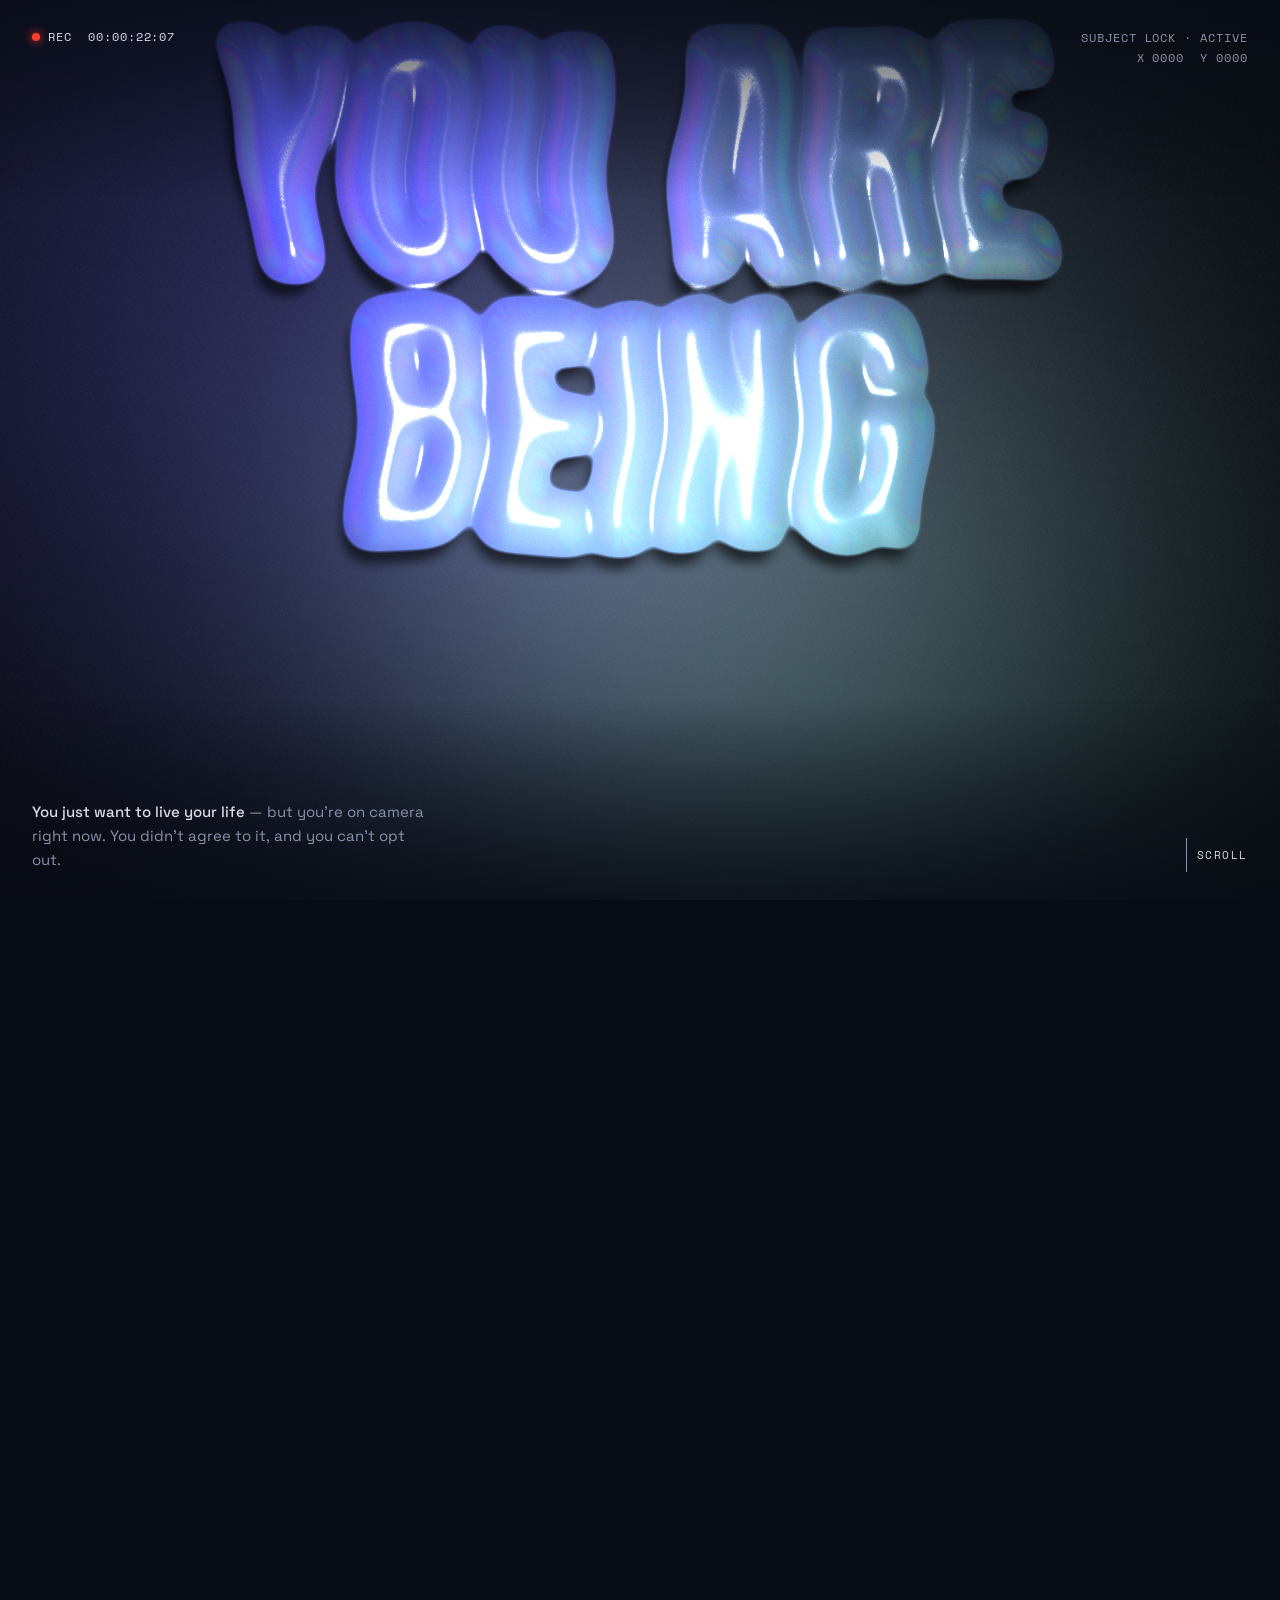
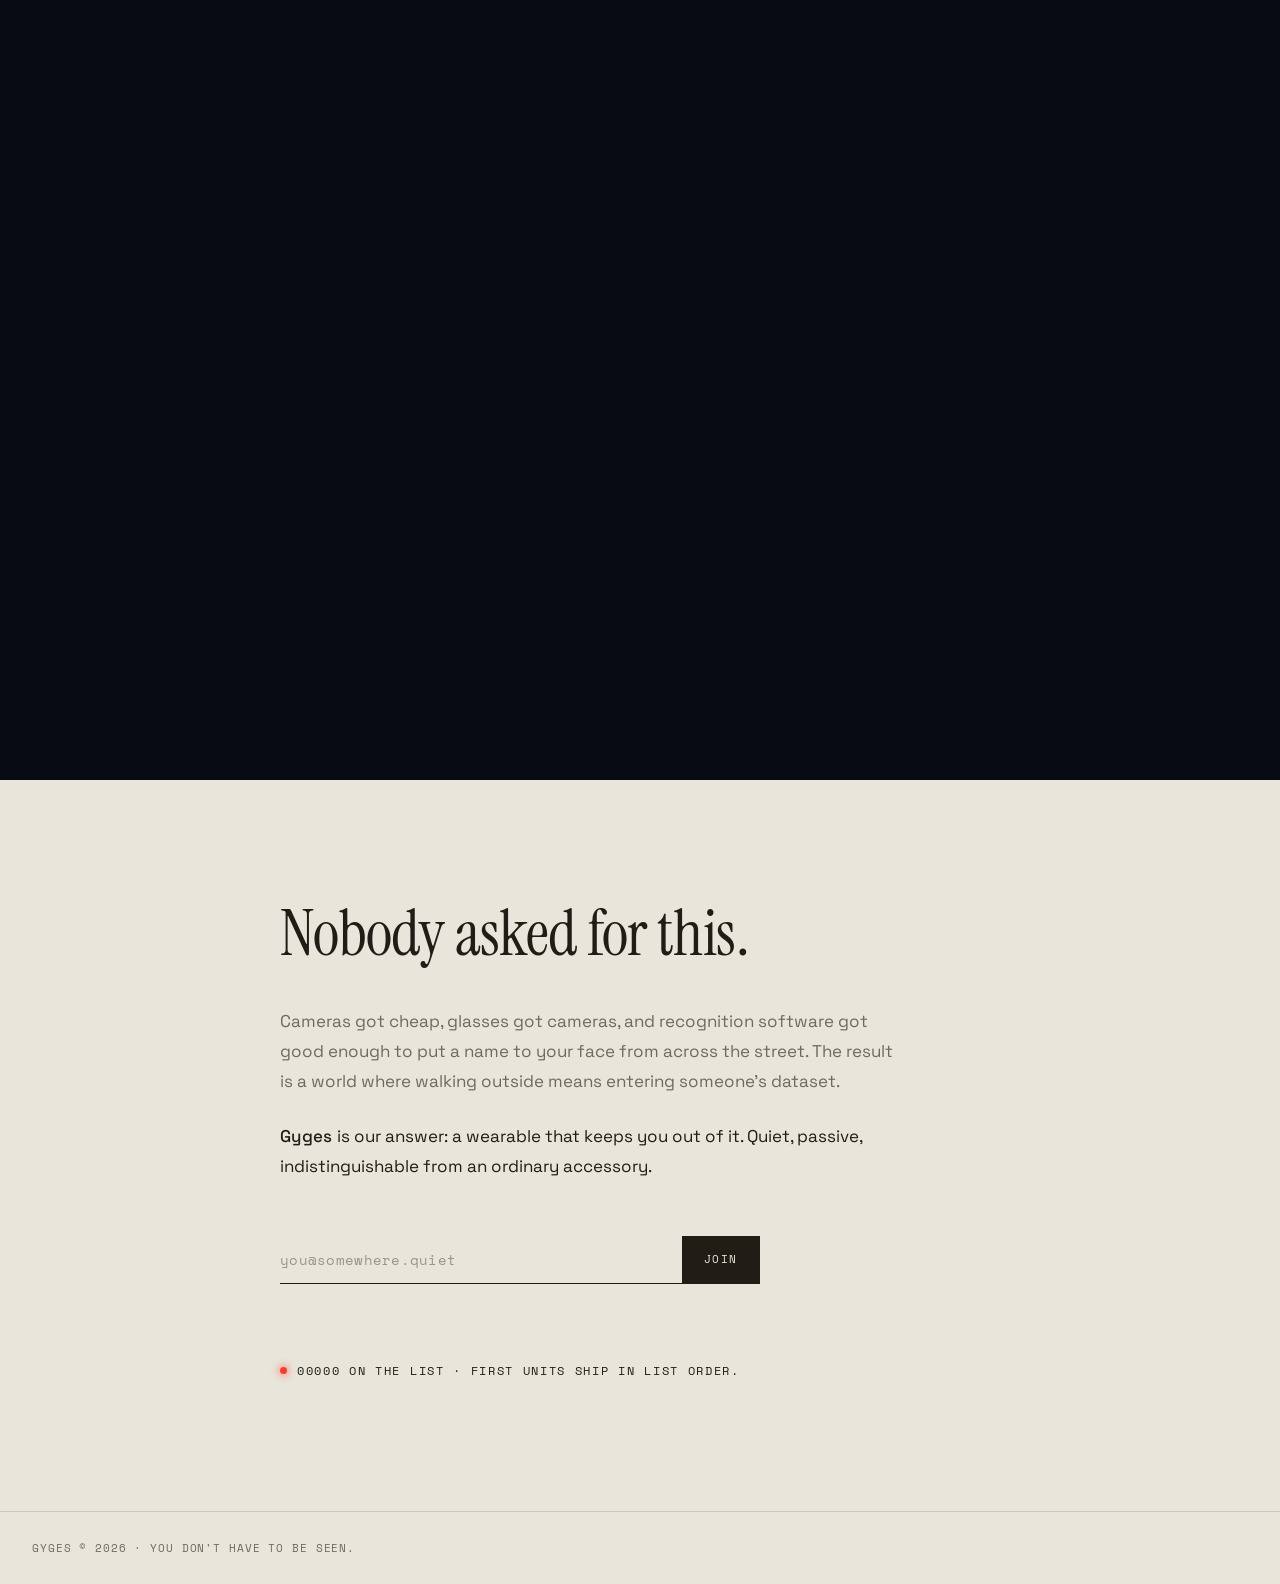
==== gyges.html @ ebc2606f "Add Gyges product launch page" ====
<!DOCTYPE html>
<html lang="en">
<head>
<meta charset="UTF-8">
<meta name="viewport" content="width=device-width, initial-scale=1.0">
<title>GYGES — You Don't Have to Be Seen</title>
<link rel="preconnect" href="https://fonts.googleapis.com">
<link rel="preconnect" href="https://fonts.gstatic.com" crossorigin>
<link href="https://fonts.googleapis.com/css2?family=Anton&family=Instrument+Serif:ital@0;1&family=Space+Grotesk:wght@400;500&family=Space+Mono:wght@400;700&display=swap" rel="stylesheet">
<style>
  :root{
    --ink:#070B14;
    --text:#D8DEEC;
    --text-dim:#8A93AC;
    --rec:#FF3B30;
    --line:rgba(216,222,236,.14);
    --cream:#E8E5DA;
    --paper-ink:#201D16;
    --paper-dim:#6F6A5D;
    --paper-line:rgba(32,29,22,.14);
  }
  *{margin:0;padding:0;box-sizing:border-box}
  body{
    background:var(--ink);
    color:var(--text);
    font-family:'Space Grotesk',system-ui,sans-serif;
    overflow-x:hidden;
  }

  /* ---------- Scroll stage: hero pins across all three acts ---------- */
  .stage{height:620vh;position:relative}
  .hero{position:sticky;top:0;height:100vh;min-height:560px;width:100%;overflow:hidden}
  #glass{position:absolute;inset:0;width:100%;height:100%;display:block;cursor:crosshair}

  .scrims{position:absolute;inset:0;pointer-events:none;z-index:1;transition:opacity .4s ease}
  .scrims::before,.scrims::after{content:"";position:absolute;left:0;right:0;height:22%}
  .scrims::before{top:0;background:linear-gradient(to bottom,rgba(7,11,20,.7),transparent)}
  .scrims::after{bottom:0;background:linear-gradient(to top,rgba(7,11,20,.78),transparent)}

  .hud{position:absolute;inset:0;pointer-events:none;display:flex;flex-direction:column;justify-content:space-between;padding:28px 32px;z-index:2}

  .hud-top{display:flex;justify-content:space-between;align-items:flex-start;
    font-family:'Space Mono',monospace;font-size:12px;letter-spacing:.08em;color:var(--text-dim)}
  .rec{display:flex;align-items:center;gap:8px;color:var(--text)}
  .rec-dot{width:8px;height:8px;border-radius:50%;background:var(--rec);
    box-shadow:0 0 10px var(--rec);animation:blink 1.6s steps(2,start) infinite}
  @keyframes blink{50%{opacity:.15}}
  .coords{text-align:right;line-height:1.7}

  .hud-bottom{display:flex;justify-content:space-between;align-items:flex-end;gap:24px;flex-wrap:wrap}
  .reveal-late{opacity:0;transform:translateY(10px);transition:opacity .5s ease,transform .5s ease}
  .reveal-late.on{opacity:1;transform:none}
  .tagline{max-width:40ch;font-size:15px;line-height:1.6;color:var(--text-dim)}
  .tagline strong{color:var(--text);font-weight:500}

  .scroll-note{font-family:'Space Mono',monospace;font-size:11px;letter-spacing:.14em;color:var(--text);
    display:flex;align-items:center;gap:10px;transition:opacity .4s ease}
  .scroll-note .bar{width:1px;height:34px;background:var(--text-dim);position:relative;overflow:hidden}
  .scroll-note .bar::after{content:"";position:absolute;left:0;top:-40%;width:100%;height:40%;
    background:var(--text);animation:drip 1.6s ease-in-out infinite}
  @keyframes drip{to{top:110%}}

  /* ---------- Act 3: the serif artwork ---------- */
  .art{position:absolute;inset:0;z-index:2;display:grid;place-items:center;
    pointer-events:none;opacity:0;padding:0 24px}
  .art p{font-family:'Instrument Serif',Georgia,serif;font-weight:400;
    font-size:clamp(44px,8vw,104px);line-height:1.06;letter-spacing:-.01em;
    color:var(--paper-ink);text-align:center}
  .art p em{font-style:italic}

  /* ---------- Manifesto: the calm after ---------- */
  .manifesto{background:var(--cream);color:var(--paper-ink);
    padding:120px 32px 130px}
  .manifesto .inner{max-width:720px;margin:0 auto}
  .manifesto h2{font-family:'Instrument Serif',Georgia,serif;font-weight:400;
    font-size:clamp(38px,6vw,64px);line-height:1.05;letter-spacing:-.01em;
    margin-bottom:40px}
  .manifesto p{font-size:17px;line-height:1.75;color:var(--paper-dim);
    max-width:56ch;margin-bottom:26px}
  .manifesto .answer{color:var(--paper-ink)}
  .manifesto .answer strong{font-weight:500;letter-spacing:.02em}
  .manifesto .kicker{font-family:'Space Mono',monospace;font-size:12px;
    letter-spacing:.14em;text-transform:uppercase;color:var(--paper-ink);
    display:flex;align-items:center;gap:10px;margin:44px 0 0;max-width:none}
  .kicker-dot{width:7px;height:7px;border-radius:50%;background:var(--rec);
    box-shadow:0 0 8px var(--rec);flex:none}

  /* ---------- Waitlist ---------- */
  .waitlist{margin-top:54px;max-width:480px}
  .wl-row{display:flex;border-bottom:1px solid var(--paper-ink)}
  .wl-input{flex:1;min-width:0;background:none;border:none;outline:none;
    font-family:'Space Mono',monospace;font-size:14px;color:var(--paper-ink);
    padding:13px 0;letter-spacing:.02em}
  .wl-input::placeholder{color:var(--paper-dim);opacity:.65}
  .wl-btn{background:var(--paper-ink);color:var(--cream);border:none;
    font-family:'Space Mono',monospace;font-size:11px;letter-spacing:.14em;
    text-transform:uppercase;padding:0 22px;cursor:pointer;transition:opacity .2s ease}
  .wl-btn:hover{opacity:.82}
  .wl-btn:disabled{opacity:.4;cursor:default}
  .wl-hp{position:absolute;left:-9999px;width:0;height:0;opacity:0}
  .manifesto .wl-msg{font-family:'Space Mono',monospace;font-size:12px;
    letter-spacing:.06em;min-height:18px;margin:14px 0 0;color:var(--paper-dim)}
  .manifesto .wl-msg.ok{color:var(--paper-ink)}
  .manifesto .wl-msg.err{color:var(--rec)}

  footer{background:var(--cream);color:var(--paper-dim);
    padding:28px 32px;border-top:1px solid var(--paper-line);
    font-family:'Space Mono',monospace;font-size:11px;letter-spacing:.08em}

  @media (max-width:640px){
    .hud{padding:20px}
    .coords{display:none}
    .hero{min-height:480px}
  }
  @media (prefers-reduced-motion:reduce){
    .rec-dot,.scroll-note .bar::after{animation:none}
    .stage{height:auto}
    .hero{position:relative}
    .reveal-late{opacity:1;transform:none}
    .art{display:none}
  }
</style>
</head>
<body>

<div class="stage">
  <section class="hero">
    <canvas id="glass" aria-label="Scroll story: you are being watched — then footage — then: you don't have to be seen"></canvas>

    <div class="scrims" id="scrims"></div>

    <div class="hud">
      <div class="hud-top" id="hudTop">
        <div class="rec"><span class="rec-dot"></span><span>REC&nbsp;&nbsp;<span id="timecode">00:00:00:00</span></span></div>
        <div class="coords">
          SUBJECT&nbsp;LOCK&nbsp;·&nbsp;ACTIVE<br>
          X&nbsp;<span id="cx">0000</span>&nbsp;&nbsp;Y&nbsp;<span id="cy">0000</span>
        </div>
      </div>

      <div class="hud-bottom">
        <div class="reveal-late" id="lateBlock">
          <p class="tagline"><strong>You just want to live your life</strong> — but you're on camera right now. You didn't agree to it, and you can't opt out.</p>
        </div>
        <span class="scroll-note" id="scrollNote"><span class="bar"></span>SCROLL</span>
      </div>
    </div>

    <div class="art" id="art">
      <p>You don't have to<br>be <em>seen</em>.</p>
    </div>
  </section>
</div>

<section class="manifesto">
  <div class="inner">
    <h2>Nobody asked for this.</h2>
    <p>Cameras got cheap, glasses got cameras, and recognition software got good enough to put a name to your face from across the street. The result is a world where walking outside means entering someone's dataset.</p>
    <p class="answer"><strong>Gyges</strong> is our answer: a wearable that keeps you out of it. Quiet, passive, indistinguishable from an ordinary accessory.</p>
    <form class="waitlist" id="wlForm" autocomplete="off" novalidate>
      <div class="wl-row">
        <input class="wl-input" id="wlEmail" name="email" type="email"
          placeholder="you@somewhere.quiet" aria-label="Email address" required>
        <button class="wl-btn" id="wlBtn" type="submit">Join</button>
      </div>
      <input class="wl-hp" name="website" type="text" tabindex="-1" aria-hidden="true">
      <p class="wl-msg" id="wlMsg" role="status"></p>
    </form>

    <p class="kicker"><span class="kicker-dot"></span><span><span id="wlCount">00000</span> on the list · first units ship in list order.</span></p>
  </div>
</section>

<footer>GYGES © 2026 · YOU DON'T HAVE TO BE SEEN.</footer>

<script>
(() => {
  const VIDEO_SRC  = "gyges_watch.mp4";
  const VIDEO2_SRC  = "gyges_reveal.mp4";   // scroll-scrubbed, never self-playing

  const canvas = document.getElementById('glass');
  const gl = canvas.getContext('webgl', {antialias:false, alpha:false});
  if (!gl) { canvas.replaceWith(Object.assign(document.createElement('h1'),{textContent:'YOU ARE BEING WATCHED',style:'display:grid;place-items:center;height:100%;font-family:Anton;font-size:12vw'})); return; }

  const reduceMotion = matchMedia('(prefers-reduced-motion: reduce)').matches;

  /* ---------- Shaders ---------- */
  const vsrc = `
    attribute vec2 a;
    void main(){ gl_Position = vec4(a,0.,1.); }`;

  const fsrc = `
    precision highp float;
    uniform vec2  u_res;
    uniform float u_time;
    uniform vec2  u_mouse;
    uniform float u_motion;
    uniform sampler2D u_text;   // R/G/B: one headline line per channel
    uniform sampler2D u_video;
    uniform sampler2D u_video2;
    uniform float u_hasVid;
    uniform float u_hasVid2;
    uniform float u_vidAspect;
    uniform float u_vid2Aspect;
    uniform float u_vidMix;     // 0 = act-1 loop, 1 = scroll-scrubbed footage
    uniform vec3  u_lineRev;    // per-line reveal (melt drives these back down)
    uniform float u_form;       // overall formedness: wobble surges when low
    uniform float u_dim;        // greyscale + dim surroundings
    uniform float u_melt;       // dissolve: refraction flares as letters liquify
    uniform float u_cream;      // act 3: wash the frame to paper

    float hash(vec2 p){ return fract(sin(dot(p, vec2(41.3, 289.1))) * 43758.5453); }

    vec3 blob(vec2 p, vec2 c, float r, vec3 col){
      float d = length(p - c);
      return col * exp(-(d*d) / (r*r));
    }

    float heightAt(vec2 tuv){
      vec3 t = texture2D(u_text, tuv).rgb;
      return dot(t, u_lineRev);
    }

    vec2 coverUV(vec2 uv, float aspect){
      float sa = u_res.x / u_res.y;
      vec2 v = uv - 0.5;
      if (sa > aspect) v.y *= aspect / sa;
      else             v.x *= sa / aspect;
      return clamp(v + 0.5, 0.001, 0.999);
    }

    vec3 videoAt(vec2 uv){
      /* Act-1 loop wears the surveillance grade; the scrub film is untouched */
      vec3 a = texture2D(u_video,  coverUV(uv, u_vidAspect )).rgb;
      a = pow(a, vec3(1.06));
      a *= vec3(0.86, 0.90, 1.02) * 0.88;
      vec3 b = texture2D(u_video2, coverUV(uv, u_vid2Aspect)).rgb;
      float m = u_vidMix * u_hasVid2;
      return mix(a, b, m);
    }

    vec3 background(vec2 uv){
      vec2 p = uv; p.x *= u_res.x / u_res.y;
      float t = u_time * u_motion;
      vec3 col;

      if (u_hasVid > 0.5){
        col = videoAt(uv);
      } else {
        col = mix(vec3(0.027,0.043,0.078), vec3(0.047,0.078,0.141), uv.y);
        col += blob(p, vec2(0.35*u_res.x/u_res.y + 0.13*sin(t*0.21), 0.72 + 0.09*cos(t*0.17)), 0.55, vec3(0.16,0.11,0.55) * 0.85);
        col += blob(p, vec2(0.72*u_res.x/u_res.y + 0.16*cos(t*0.16), 0.38 + 0.11*sin(t*0.23)), 0.50, vec3(0.05,0.38,0.36) * 0.80);
        col += blob(p, vec2(0.50*u_res.x/u_res.y + 0.20*sin(t*0.11), 0.55 + 0.14*cos(t*0.13)), 0.42, vec3(0.42,0.24,0.10) * 0.55);
      }

      /* searchlight, grain and vignette belong to the surveillance act —
         they retire as the clean footage takes over, and fully on paper */
      float clean = max(u_vidMix, u_cream);
      vec2 m = u_mouse; m.x *= u_res.x / u_res.y;
      col += vec3(0.55,0.60,0.75) * 0.13 * (1.0 - clean) * exp(-pow(length(p - m), 2.0) / 0.06);

      col += (hash(uv * u_res + fract(t)) - 0.5) * 0.03 * (1.0 - clean);
      col *= 1.0 - 0.42 * pow(length(uv - 0.5), 1.9) * (1.0 - clean);
      return col;
    }

    void main(){
      vec2 uv = gl_FragCoord.xy / u_res;

      vec2 par = (u_mouse - 0.5) * -0.016;
      float wobAmt = 0.0016 * (1.0 + 3.0 * (1.0 - u_form)) * u_motion;
      vec2 wob = wobAmt * vec2(
        sin(uv.y*34.0 + u_time*1.1) + sin(uv.y*13.0 - u_time*0.7),
        cos(uv.x*30.0 - u_time*0.9) + cos(uv.x*11.0 + u_time*0.6));
      vec2 tuv = uv + par + wob;

      float e = 1.4 / u_res.y;
      float h  = heightAt(tuv);
      float hx = heightAt(tuv + vec2(e,0.)) - heightAt(tuv - vec2(e,0.));
      float hy = heightAt(tuv + vec2(0.,e)) - heightAt(tuv - vec2(0.,e));
      vec3 n = normalize(vec3(-hx, -hy, 0.075));

      /* coverage: tight edge = readable letterforms; height still soft for lighting */
      float cov = smoothstep(0.11, 0.17, h);

      float sh = heightAt(tuv + vec2(0.006, 0.020));
      vec3 bg = background(uv);

      float luma = dot(bg, vec3(0.299, 0.587, 0.114));
      vec3 mono = vec3(luma) * vec3(0.92, 0.96, 1.05);
      bg = mix(bg, mono, 0.9 * u_dim);
      bg *= 1.0 - 0.42 * u_dim;

      bg *= 1.0 - 0.55 * smoothstep(0.05, 0.5, sh) * (1.0 - cov);

      /* refraction flares while the letters melt away */
      float k = 0.10 * (1.0 + 1.6 * u_melt);
      vec2 refr = n.xy * k * (0.85 + 0.15 * h);
      vec3 glass;
      glass.r = background(uv + refr * 1.18).r;
      glass.g = background(uv + refr        ).g;
      glass.b = background(uv + refr * 0.82).b;
      glass = glass * 1.38 + 0.07;

      vec2 mAsp = (u_mouse - uv) * vec2(u_res.x / u_res.y, 1.0);
      vec3 L = normalize(vec3(mAsp, 0.55));
      vec3 Hv = normalize(L + vec3(0.,0.,1.));
      glass += vec3(1.0, 0.98, 0.92) * pow(max(dot(n, Hv), 0.0), 60.0) * 1.3;

      float fr = pow(1.0 - abs(n.z), 2.5);
      vec3 irid = 0.5 + 0.5 * cos(6.2831 * (dot(n.xy, vec2(2.6, 1.9)) + u_mouse.x * 0.6) + vec3(0.0, 2.1, 4.2));
      glass += irid * fr * 0.7;

      float edge = cov * (1.0 - cov) * 4.0;
      glass *= 1.0 - 0.22 * edge;

      glass *= 0.85 + 0.3 * h;
      glass *= 1.0 + 0.18 * u_dim;

      vec3 col = mix(bg, glass, cov);

      /* Act 3: the frame becomes paper. Grain-dithered so the wash feels printed. */
      vec3 paper = vec3(0.910, 0.898, 0.855);
      float wash = clamp(u_cream + (hash(uv * u_res) - 0.5) * 0.10 * u_cream * (1.0 - u_cream) * 4.0, 0.0, 1.0);
      col = mix(col, paper, wash);

      gl_FragColor = vec4(col, 1.0);
    }`;

  function compile(type, src){
    const s = gl.createShader(type);
    gl.shaderSource(s, src); gl.compileShader(s);
    if (!gl.getShaderParameter(s, gl.COMPILE_STATUS)) console.error(gl.getShaderInfoLog(s));
    return s;
  }
  const prog = gl.createProgram();
  gl.attachShader(prog, compile(gl.VERTEX_SHADER, vsrc));
  gl.attachShader(prog, compile(gl.FRAGMENT_SHADER, fsrc));
  gl.linkProgram(prog); gl.useProgram(prog);

  gl.bindBuffer(gl.ARRAY_BUFFER, gl.createBuffer());
  gl.bufferData(gl.ARRAY_BUFFER, new Float32Array([-1,-1, 3,-1, -1,3]), gl.STATIC_DRAW);
  const loc = gl.getAttribLocation(prog, 'a');
  gl.enableVertexAttribArray(loc);
  gl.vertexAttribPointer(loc, 2, gl.FLOAT, false, 0, 0);

  const U = n => gl.getUniformLocation(prog, n);
  const uRes = U('u_res'), uTime = U('u_time'), uMouse = U('u_mouse'), uMotion = U('u_motion'),
        uHasVid = U('u_hasVid'), uVidAspect = U('u_vidAspect'),
        uLineRev = U('u_lineRev'), uForm = U('u_form'), uDim = U('u_dim'),
        uMelt = U('u_melt'), uCream = U('u_cream'),
        uHasVid2 = U('u_hasVid2'), uVid2Aspect = U('u_vid2Aspect'), uVidMix = U('u_vidMix');
  gl.uniform1i(U('u_text'), 0);
  gl.uniform1i(U('u_video'), 1);
  gl.uniform1i(U('u_video2'), 2);

  gl.pixelStorei(gl.UNPACK_FLIP_Y_WEBGL, true);

  /* ---------- Text height map: one line per RGB channel (unit 0) ---------- */
  const textTex = gl.createTexture();
  const tcan = document.createElement('canvas');
  const tctx = tcan.getContext('2d');

  function drawTextTexture(w, h){
    tcan.width = w; tcan.height = h;
    tctx.fillStyle = '#000'; tctx.fillRect(0, 0, w, h);

    const lines = ['YOU ARE', 'BEING', 'WATCHED'];
    const chans = ['#f00', '#0f0', '#00f'];
    tctx.textAlign = 'center'; tctx.textBaseline = 'alphabetic';

    let size = h / 4;
    tctx.font = `400 ${size}px Anton, Impact, 'Arial Black', sans-serif`;
    const widest = Math.max(...lines.map(l => tctx.measureText(l).width));
    size *= (w * 0.86) / widest;
    const maxByHeight = (h * 0.84) / (lines.length * 0.92);
    size = Math.min(size, maxByHeight);
    tctx.font = `400 ${size}px Anton, Impact, 'Arial Black', sans-serif`;

    const lineH = size * 0.98;
    const blockH = lineH * lines.length;
    let y = (h - blockH) / 2 + size * 0.82;

    tctx.globalCompositeOperation = 'lighter';
    tctx.filter = `blur(${Math.max(3, size * 0.045)}px)`;
    lines.forEach((l, i) => {
      tctx.fillStyle = chans[i];
      tctx.fillText(l, w/2, y); y += lineH;
    });
    tctx.filter = 'none';
    tctx.globalCompositeOperation = 'source-over';

    gl.activeTexture(gl.TEXTURE0);
    gl.bindTexture(gl.TEXTURE_2D, textTex);
    gl.texImage2D(gl.TEXTURE_2D, 0, gl.RGB, gl.RGB, gl.UNSIGNED_BYTE, tcan);
    gl.texParameteri(gl.TEXTURE_2D, gl.TEXTURE_MIN_FILTER, gl.LINEAR);
    gl.texParameteri(gl.TEXTURE_2D, gl.TEXTURE_MAG_FILTER, gl.LINEAR);
    gl.texParameteri(gl.TEXTURE_2D, gl.TEXTURE_WRAP_S, gl.CLAMP_TO_EDGE);
    gl.texParameteri(gl.TEXTURE_2D, gl.TEXTURE_WRAP_T, gl.CLAMP_TO_EDGE);
  }

  /* ---------- Video texture (unit 1) ---------- */
  const vidTex = gl.createTexture();
  gl.activeTexture(gl.TEXTURE1);
  gl.bindTexture(gl.TEXTURE_2D, vidTex);
  gl.texImage2D(gl.TEXTURE_2D, 0, gl.RGB, 1, 1, 0, gl.RGB, gl.UNSIGNED_BYTE, new Uint8Array([10,14,24]));
  gl.texParameteri(gl.TEXTURE_2D, gl.TEXTURE_MIN_FILTER, gl.LINEAR);
  gl.texParameteri(gl.TEXTURE_2D, gl.TEXTURE_MAG_FILTER, gl.LINEAR);
  gl.texParameteri(gl.TEXTURE_2D, gl.TEXTURE_WRAP_S, gl.CLAMP_TO_EDGE);
  gl.texParameteri(gl.TEXTURE_2D, gl.TEXTURE_WRAP_T, gl.CLAMP_TO_EDGE);

  const video = document.createElement('video');
  video.muted = true; video.loop = true; video.playsInline = true;
  video.setAttribute('playsinline',''); video.preload = 'auto';
  video.src = VIDEO_SRC;

  let hasVid = false;
  function tryPlay(){ video.play().catch(()=>{}); }
  video.addEventListener('canplay', () => {
    hasVid = true;
    gl.uniform1f(uVidAspect, video.videoWidth / video.videoHeight);
    if (!reduceMotion) tryPlay();
    else video.currentTime = 0.1;
  }, {once:true});
  video.load();
  addEventListener('pointerdown', tryPlay, {once:true});

  function uploadVideoFrame(){
    if (!hasVid || video.readyState < 2) return;
    gl.activeTexture(gl.TEXTURE1);
    gl.bindTexture(gl.TEXTURE_2D, vidTex);
    gl.texImage2D(gl.TEXTURE_2D, 0, gl.RGB, gl.RGB, gl.UNSIGNED_BYTE, video);
  }

  /* ---------- Second video: scroll-scrubbed only, never plays (unit 2) ---------- */
  const vid2Tex = gl.createTexture();
  gl.activeTexture(gl.TEXTURE2);
  gl.bindTexture(gl.TEXTURE_2D, vid2Tex);
  gl.texImage2D(gl.TEXTURE_2D, 0, gl.RGB, 1, 1, 0, gl.RGB, gl.UNSIGNED_BYTE, new Uint8Array([10,14,24]));
  gl.texParameteri(gl.TEXTURE_2D, gl.TEXTURE_MIN_FILTER, gl.LINEAR);
  gl.texParameteri(gl.TEXTURE_2D, gl.TEXTURE_MAG_FILTER, gl.LINEAR);
  gl.texParameteri(gl.TEXTURE_2D, gl.TEXTURE_WRAP_S, gl.CLAMP_TO_EDGE);
  gl.texParameteri(gl.TEXTURE_2D, gl.TEXTURE_WRAP_T, gl.CLAMP_TO_EDGE);

  const video2 = document.createElement('video');
  video2.muted = true; video2.playsInline = true;
  video2.setAttribute('playsinline',''); video2.preload = 'auto';
  video2.src = VIDEO2_SRC;

  let hasVid2 = false;
  video2.addEventListener('canplay', () => {
    hasVid2 = true;
    gl.uniform1f(uVid2Aspect, video2.videoWidth / video2.videoHeight);
    video2.currentTime = 0.001;   // park on first frame; playback never starts
  }, {once:true});
  video2.load();

  function uploadVideo2Frame(){
    if (!hasVid2 || video2.readyState < 2) return;
    gl.activeTexture(gl.TEXTURE2);
    gl.bindTexture(gl.TEXTURE_2D, vid2Tex);
    gl.texImage2D(gl.TEXTURE_2D, 0, gl.RGB, gl.RGB, gl.UNSIGNED_BYTE, video2);
  }

  /* ---------- Sizing ---------- */
  function resize(){
    const dpr = Math.min(devicePixelRatio || 1, 2);
    const w = Math.round(canvas.clientWidth * dpr);
    const h = Math.round(canvas.clientHeight * dpr);
    if (w === canvas.width && h === canvas.height) return;
    canvas.width = w; canvas.height = h;
    gl.viewport(0, 0, w, h);
    drawTextTexture(Math.min(w, 1600), Math.min(h, 1600 * h / w | 0 || h));
  }
  addEventListener('resize', resize);

  /* ---------- Scroll ---------- */
  const stage = document.querySelector('.stage');
  const lateBlock = document.getElementById('lateBlock');
  const scrollNote = document.getElementById('scrollNote');
  const hudTop = document.getElementById('hudTop');
  const scrims = document.getElementById('scrims');
  const art = document.getElementById('art');
  let progress = 0, progressSm = reduceMotion ? 0.45 : 0;

  const ease = t => t < .5 ? 2*t*t : 1 - Math.pow(-2*t + 2, 2) / 2;
  const seg = (t, a, b) => Math.min(Math.max((t - a) / (b - a), 0), 1);

  function readScroll(){
    const rect = stage.getBoundingClientRect();
    const total = stage.offsetHeight - innerHeight;
    progress = total > 0 ? Math.min(Math.max(-rect.top / total, 0), 1) : 1;
  }
  addEventListener('scroll', readScroll, {passive:true});
  readScroll();

  /* ---------- Cursor + HUD readout ---------- */
  let mx = .5, my = .55, tx = .5, ty = .55;
  const cx = document.getElementById('cx'), cy = document.getElementById('cy');
  const hero = document.querySelector('.hero');
  let lastPointer = 0;
  hero.addEventListener('pointermove', e => {
    const r = canvas.getBoundingClientRect();
    tx = (e.clientX - r.left) / r.width;
    ty = 1 - (e.clientY - r.top) / r.height;
    cx.textContent = String(Math.round(e.clientX)).padStart(4, '0');
    cy.textContent = String(Math.round(e.clientY)).padStart(4, '0');
    lastPointer = performance.now();
  });

  /* ---------- Timecode ---------- */
  const tcEl = document.getElementById('timecode');
  const t0 = Date.now();
  setInterval(() => {
    const ms = Date.now() - t0;
    const f = String(Math.floor(ms / 40) % 25).padStart(2, '0');
    const s = String(Math.floor(ms / 1e3) % 60).padStart(2, '0');
    const m = String(Math.floor(ms / 6e4) % 60).padStart(2, '0');
    const hrs = String(Math.floor(ms / 36e5)).padStart(2, '0');
    tcEl.textContent = `${hrs}:${m}:${s}:${f}`;
  }, 120);

  /* ---------- Render loop: the three-act choreography ---------- */
  const motion = reduceMotion ? 0 : 1;

  function frame(t){
    resize();
    if (motion && performance.now() - lastPointer > 4000){
      tx = .5 + .28 * Math.sin(t * 0.00021);
      ty = .55 + .18 * Math.cos(t * 0.00017);
    }
    mx += (tx - mx) * 0.07;
    my += (ty - my) * 0.07;

    progressSm += (progress - progressSm) * (motion ? 0.09 : 1);
    const p = progressSm;
    const R = (a, b) => ease(seg(p, a, b));

    /* Act 1 — crystallize + drain */
    const c1 = R(0.05, 0.19), c2 = R(0.13, 0.27), c3 = R(0.21, 0.36);
    let dim = R(0.08, 0.36);

    /* Dissolve — letters melt, staggered; color floods back */
    const m1 = R(0.50, 0.60), m2 = R(0.53, 0.63), m3 = R(0.56, 0.66);
    const r1 = c1 * (1 - m1), r2 = c2 * (1 - m2), r3 = c3 * (1 - m3);
    const melt = m2;
    dim *= 1 - R(0.50, 0.64);
    const form = (r1 + r2 + r3) / 3;

    /* Act 2 — second film is bound to the scroll: it advances only as you scroll */
    const vidMix = ease(seg(p, 0.50, 0.64));   // melt doubles as the crossfade
    const scrub = ease(seg(p, 0.52, 0.90));
    if (hasVid2 && motion && isFinite(video2.duration)){
      const target = Math.max(0.001, scrub * Math.max(video2.duration - 0.06, 0));
      if (Math.abs(video2.currentTime - target) > 1/48) video2.currentTime = target;
    }
    /* act-1 loop rests once it's fully hidden; wakes if you scroll back */
    if (hasVid && motion){
      if (vidMix >= 1 && !video.paused) video.pause();
      else if (vidMix < 1 && video.paused && p < 0.66) tryPlay();
    }

    /* Act 3 — the frame becomes paper; the serif line rises */
    const cream = ease(seg(p, 0.84, 0.97));
    const artIn = ease(seg(p, 0.90, 0.99));
    art.style.opacity = artIn;
    art.style.transform = `translateY(${(1 - artIn) * 26}px)`;

    /* HUD choreography */
    lateBlock.classList.toggle('on', p > 0.38 && p < 0.52);
    scrollNote.style.opacity = p > 0.30 ? 0 : 1;
    const hudFade = 1 - ease(seg(p, 0.78, 0.90));
    hudTop.style.opacity = hudFade;
    scrims.style.opacity = 1 - cream;

    uploadVideoFrame();
    uploadVideo2Frame();

    gl.uniform2f(uRes, canvas.width, canvas.height);
    gl.uniform1f(uTime, t * 0.001);
    gl.uniform2f(uMouse, mx, my);
    gl.uniform1f(uMotion, motion);
    gl.uniform1f(uHasVid, hasVid ? 1 : 0);
    gl.uniform1f(uHasVid2, hasVid2 ? 1 : 0);
    gl.uniform1f(uVidMix, vidMix);
    gl.uniform3f(uLineRev, r1, r2, r3);
    gl.uniform1f(uForm, form);
    gl.uniform1f(uDim, dim);
    gl.uniform1f(uMelt, melt * (1 - melt) * 4);   // flare peaks mid-melt
    gl.uniform1f(uCream, cream);

    gl.activeTexture(gl.TEXTURE0);
    gl.bindTexture(gl.TEXTURE_2D, textTex);
    gl.drawArrays(gl.TRIANGLES, 0, 3);

    if (motion) requestAnimationFrame(frame);
  }

  function start(){
    resize();
    if (motion) requestAnimationFrame(frame);
    else {
      /* reduced motion: fully-formed crystal, static; acts 2–3 skipped */
      frame(0);
      setTimeout(() => { drawTextTexture(tcan.width, tcan.height); uploadVideoFrame(); frame(0); }, 800);
    }
  }
  if (document.fonts && document.fonts.load){
    document.fonts.load("400 100px Anton").then(() => {
      start();
      setTimeout(() => { drawTextTexture(tcan.width, tcan.height); }, 100);
    }).catch(start);
  } else start();
})();
</script>

<script>
/* ---------- Waitlist: Supabase REST, no client library ---------- */
(() => {
  /* Paste from your Supabase project: Settings → API keys */
  const SUPABASE_URL = "https://igpwclurmbkvhgpfsmta.supabase.co";
  const SUPABASE_KEY = "sb_publishable_CW3iZ-luJyB-zNMiyP9T8w_ulUXnk3r";
  const configured = !SUPABASE_URL.startsWith("YOUR_");

  const form = document.getElementById('wlForm');
  const email = document.getElementById('wlEmail');
  const btn = document.getElementById('wlBtn');
  const msg = document.getElementById('wlMsg');
  const countEl = document.getElementById('wlCount');
  const reduceMotion = matchMedia('(prefers-reduced-motion: reduce)').matches;

  const headers = {
    apikey: SUPABASE_KEY,
    'Content-Type': 'application/json'
  };

  /* ---- live counter: rpc + gentle count-up ---- */
  let shown = null;
  const render = n => { countEl.textContent = String(n).padStart(5, '0'); };

  function setCount(n){
    if (!Number.isFinite(n)) return;
    if (shown === null || reduceMotion || n < shown){ shown = n; render(n); return; }
    const from = shown, t0 = performance.now(), dur = 900;
    shown = n;
    (function tick(t){
      const k = Math.min((t - t0) / dur, 1);
      render(Math.round(from + (n - from) * (1 - Math.pow(1 - k, 3))));
      if (k < 1) requestAnimationFrame(tick);
    })(t0);
  }

  async function fetchCount(){
    if (!configured) return;
    try {
      const r = await fetch(`${SUPABASE_URL}/rest/v1/rpc/waitlist_count`, {
        method: 'POST', headers, body: '{}'
      });
      if (r.ok) setCount(parseInt(await r.text(), 10));
    } catch {}
  }
  fetchCount();
  setInterval(() => { if (!document.hidden) fetchCount(); }, 20000);
  addEventListener('visibilitychange', () => { if (!document.hidden) fetchCount(); });

  /* ---- signup ---- */
  const say = (text, cls) => { msg.textContent = text; msg.className = 'wl-msg' + (cls ? ' ' + cls : ''); };

  form.addEventListener('submit', async e => {
    e.preventDefault();
    const addr = email.value.trim().toLowerCase();
    if (form.website.value){ say("You're in.", 'ok'); return; }   /* honeypot: silently drop */
    if (!/^[^\s@]+@[^\s@]+\.[^\s@]{2,}$/.test(addr)){ say('That address doesn’t parse.', 'err'); return; }
    if (!configured){ say('The list opens soon.', ''); return; }

    btn.disabled = true; say('…', '');
    try {
      const r = await fetch(`${SUPABASE_URL}/rest/v1/waitlist`, {
        method: 'POST',
        headers: { ...headers, Prefer: 'return=minimal' },
        body: JSON.stringify({ email: addr })
      });
      if (r.status === 201){
        say("You're in. We'll be quiet about it.", 'ok');
        form.reset();
        if (shown !== null) setCount(shown + 1);
        fetchCount();
      } else if (r.status === 409){
        say('Already on the list.', 'ok');
      } else {
        say('Something failed. Try again.', 'err');
      }
    } catch {
      say('Network refused. Try again.', 'err');
    }
    btn.disabled = false;
  });
})();
</script>
</body>
</html>
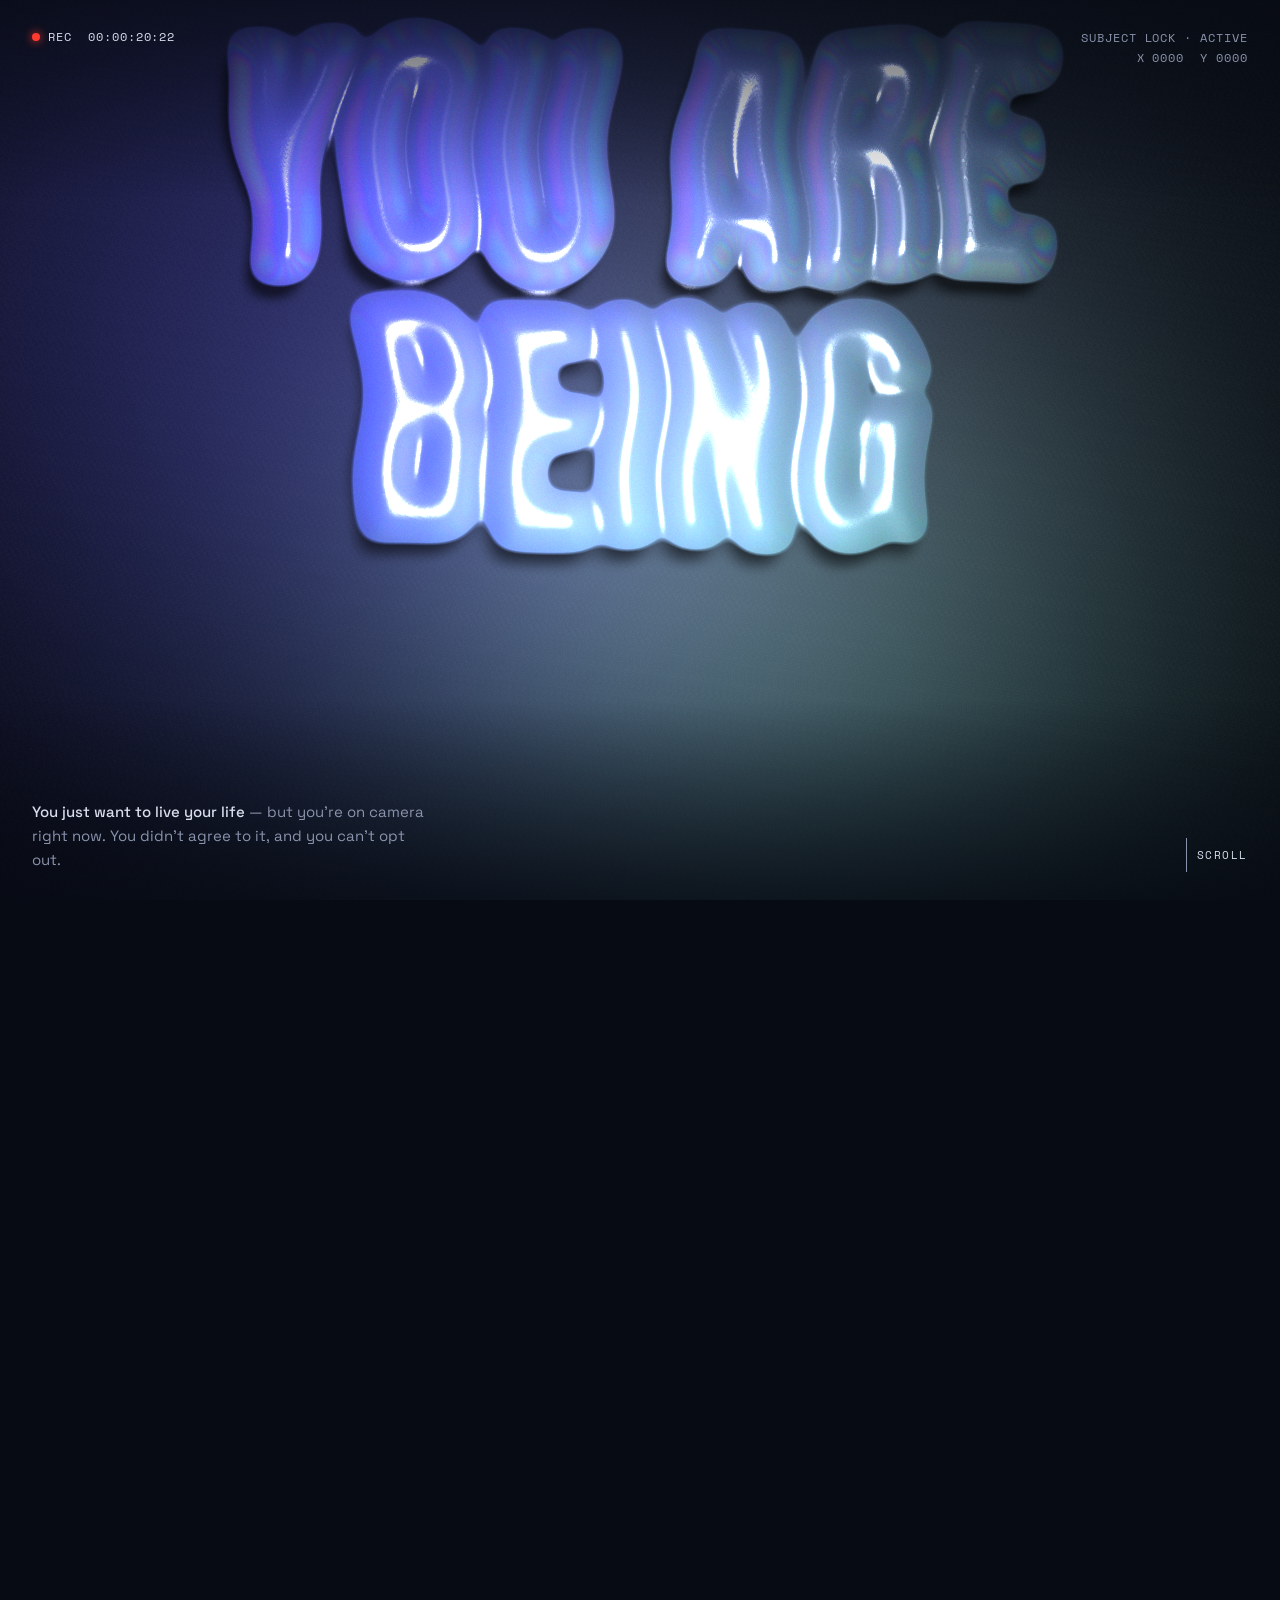
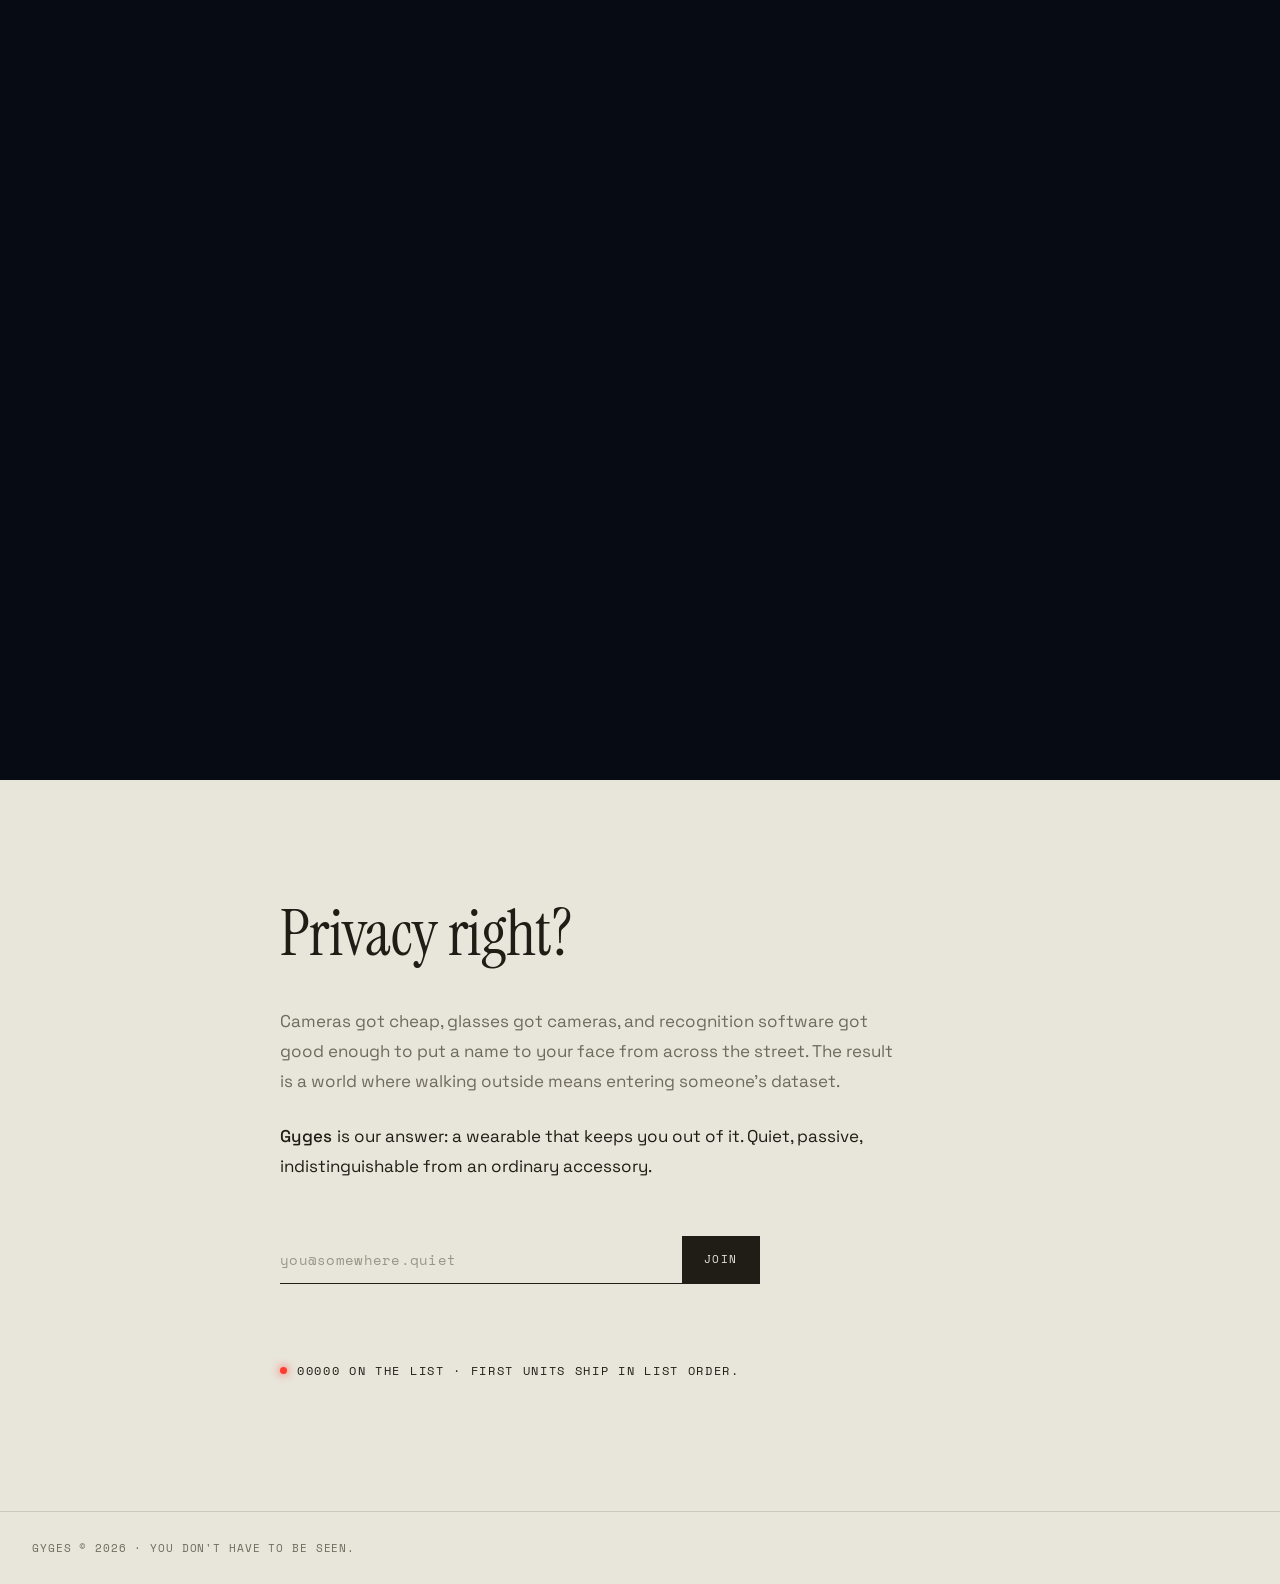
==== commit c386befb: "change subtitle" ====
--- a/gyges.html
+++ b/gyges.html
@@ -154,7 +154,7 @@
 
 <section class="manifesto">
   <div class="inner">
-    <h2>Nobody asked for this.</h2>
+    <h2>Privacy right?</h2>
     <p>Cameras got cheap, glasses got cameras, and recognition software got good enough to put a name to your face from across the street. The result is a world where walking outside means entering someone's dataset.</p>
     <p class="answer"><strong>Gyges</strong> is our answer: a wearable that keeps you out of it. Quiet, passive, indistinguishable from an ordinary accessory.</p>
     <form class="waitlist" id="wlForm" autocomplete="off" novalidate>
